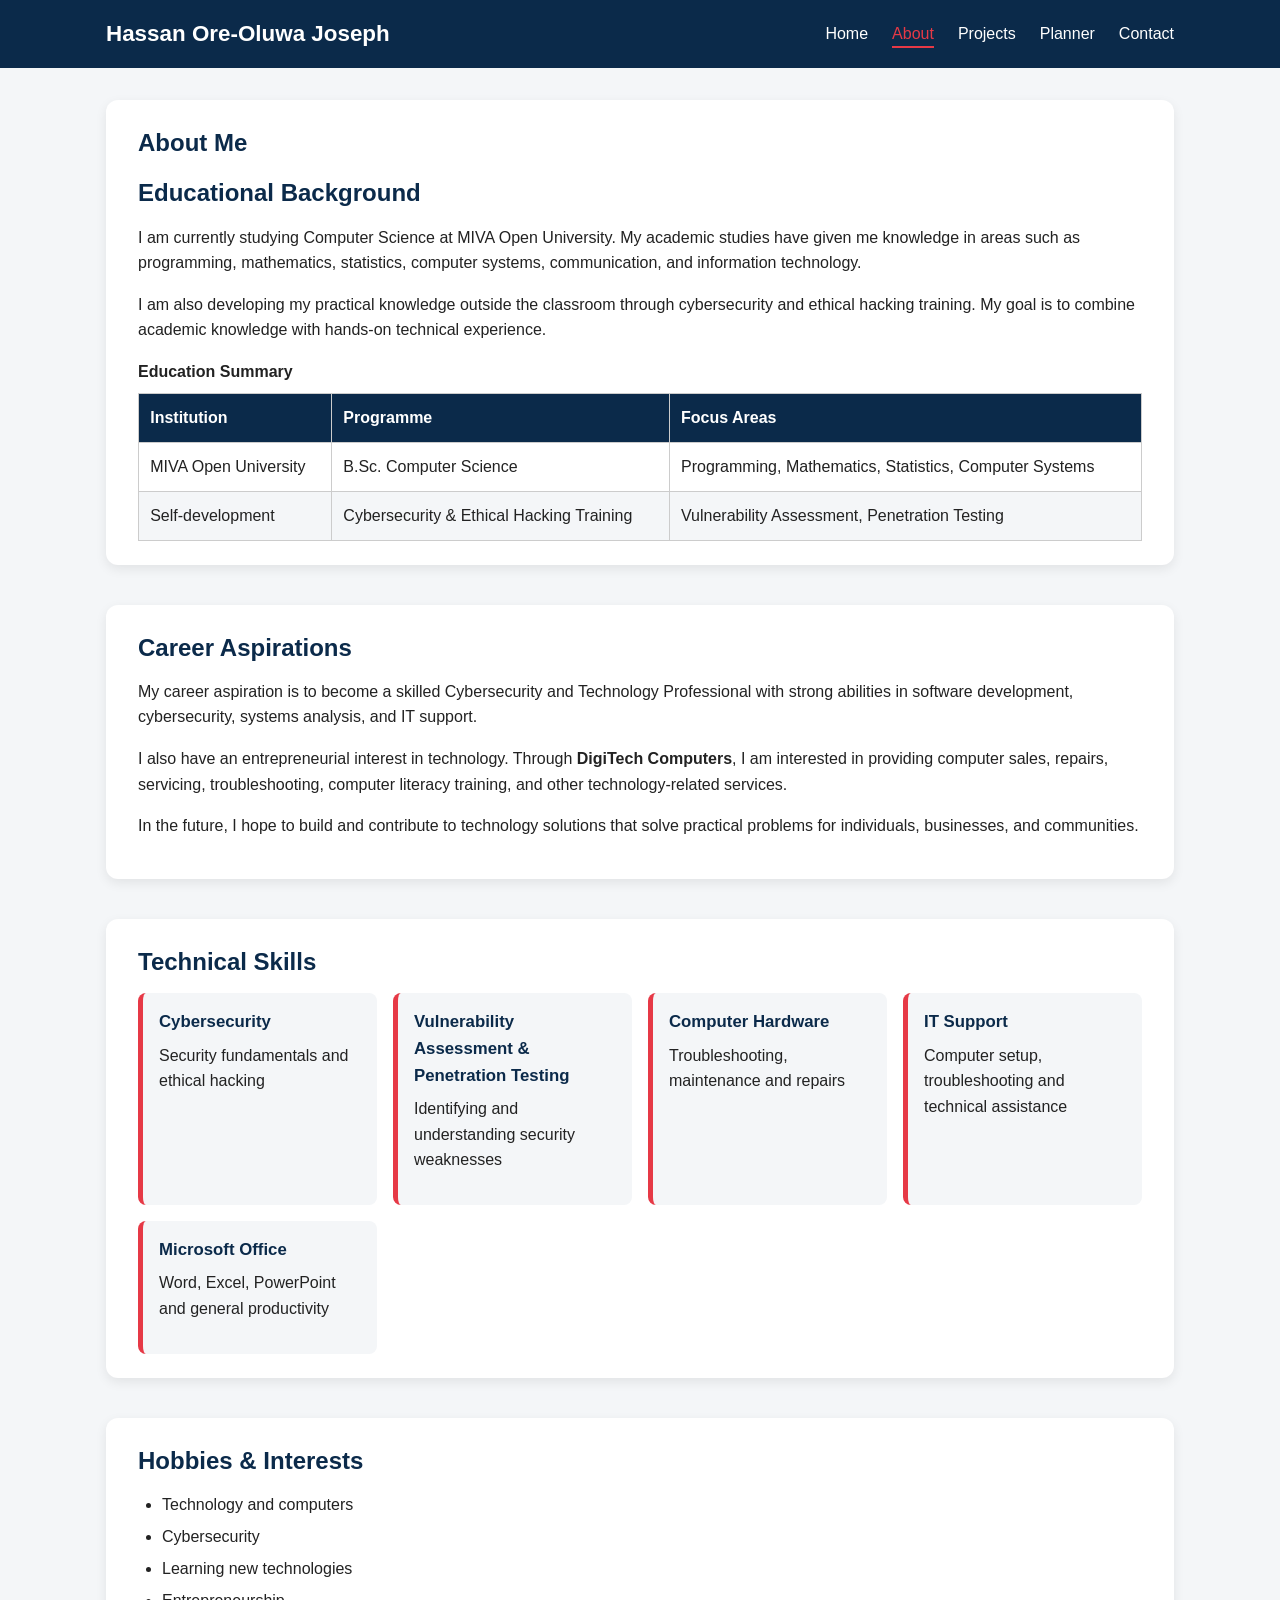
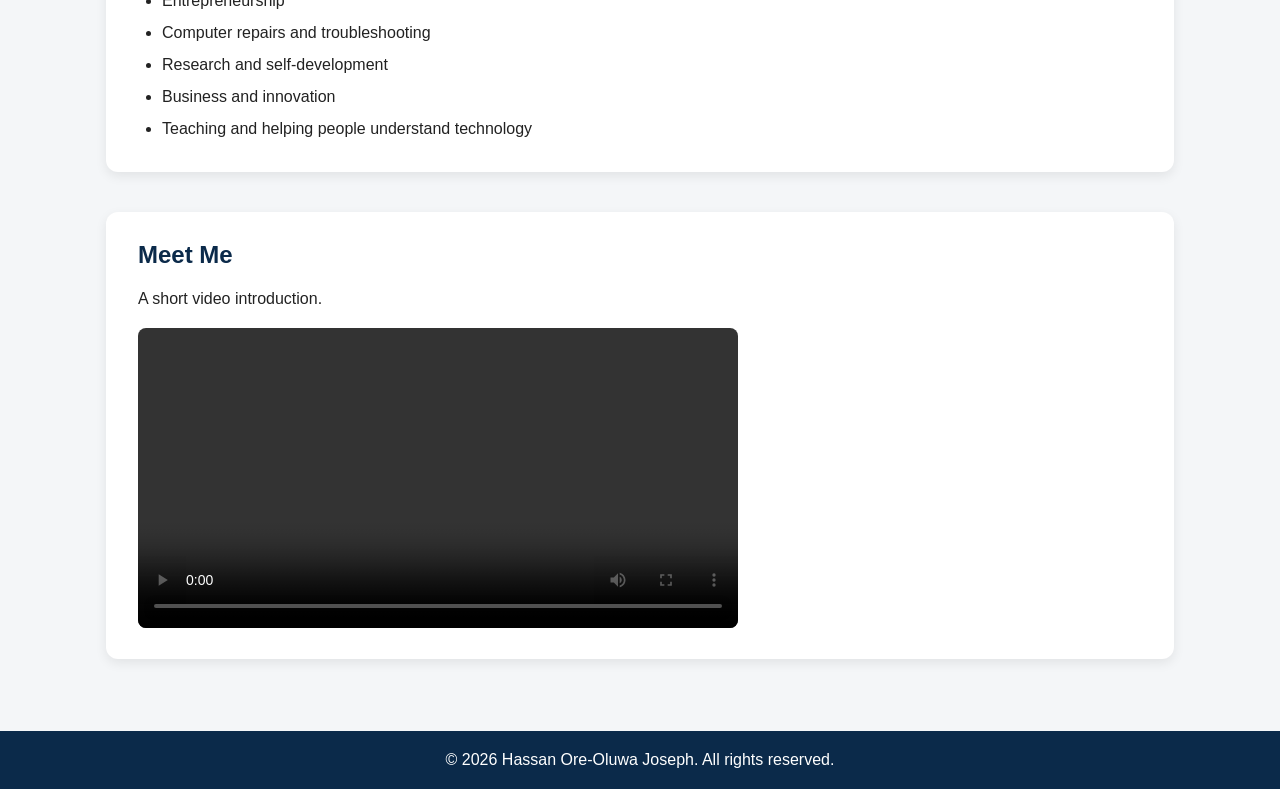
==== about.html @ d91de625 "Add files via upload" ====
<!DOCTYPE html>
<html lang="en">
<head>
  <meta charset="UTF-8">
  <meta name="viewport" content="width=device-width, initial-scale=1.0">
  <title>About Me | Hassan Ore-Oluwa Joseph</title>
  <link rel="stylesheet" href="css/style.css">
      <link rel="icon" type="image/x-icon" href="images/favicon.ico">
  <link rel="icon" type="image/png" sizes="32x32" href="images/favicon-32x32.png">
</head>
<body>

  <header>
    <nav class="navbar">
      <a href="index.html" class="logo">Hassan Ore-Oluwa Joseph</a>
      <ul class="nav-links">
        <li><a href="index.html">Home</a></li>
        <li><a href="about.html" class="active">About</a></li>
        <li><a href="projects.html">Projects</a></li>
        <li><a href="planner.html">Planner</a></li>
        <li><a href="contact.html">Contact</a></li>
      </ul>
    </nav>
  </header>

  <main>

    <section class="panel">
      <h1>About Me</h1>
      <h2>Educational Background</h2>
      <p>
        I am currently studying Computer Science at MIVA Open University. My
        academic studies have given me knowledge in areas such as programming,
        mathematics, statistics, computer systems, communication, and
        information technology.
      </p>
      <p>
        I am also developing my practical knowledge outside the classroom
        through cybersecurity and ethical hacking training. My goal is to
        combine academic knowledge with hands-on technical experience.
      </p>

      <table>
        <caption>Education Summary</caption>
        <thead>
          <tr>
            <th>Institution</th>
            <th>Programme</th>
            <th>Focus Areas</th>
          </tr>
        </thead>
        <tbody>
          <tr>
            <td>MIVA Open University</td>
            <td>B.Sc. Computer Science</td>
            <td>Programming, Mathematics, Statistics, Computer Systems</td>
          </tr>
          <tr>
            <td>Self-development</td>
            <td>Cybersecurity &amp; Ethical Hacking Training</td>
            <td>Vulnerability Assessment, Penetration Testing</td>
          </tr>
        </tbody>
      </table>
    </section>

    <section class="panel">
      <h2>Career Aspirations</h2>
      <p>
        My career aspiration is to become a skilled Cybersecurity and
        Technology Professional with strong abilities in software development,
        cybersecurity, systems analysis, and IT support.
      </p>
      <p>
        I also have an entrepreneurial interest in technology. Through
        <strong>DigiTech Computers</strong>, I am interested in providing
        computer sales, repairs, servicing, troubleshooting, computer literacy
        training, and other technology-related services.
      </p>
      <p>
        In the future, I hope to build and contribute to technology solutions
        that solve practical problems for individuals, businesses, and
        communities.
      </p>
    </section>

    <section class="panel">
      <h2>Technical Skills</h2>
      <div class="skills-grid">
        <article class="card"><h3>Cybersecurity</h3><p>Security fundamentals and ethical hacking</p></article>
        <article class="card"><h3>Vulnerability Assessment &amp; Penetration Testing</h3><p>Identifying and understanding security weaknesses</p></article>
        <article class="card"><h3>Computer Hardware</h3><p>Troubleshooting, maintenance and repairs</p></article>
        <article class="card"><h3>IT Support</h3><p>Computer setup, troubleshooting and technical assistance</p></article>
        <article class="card"><h3>Microsoft Office</h3><p>Word, Excel, PowerPoint and general productivity</p></article>
      </div>
    </section>

    <section class="panel">
      <h2>Hobbies &amp; Interests</h2>
      <ul class="hobbies">
        <li>Technology and computers</li>
        <li>Cybersecurity</li>
        <li>Learning new technologies</li>
        <li>Entrepreneurship</li>
        <li>Computer repairs and troubleshooting</li>
        <li>Research and self-development</li>
        <li>Business and innovation</li>
        <li>Teaching and helping people understand technology</li>
      </ul>
    </section>

    <section class="panel">
      <h2>Meet Me</h2>
      <p>A short video introduction.</p>
      <video controls>
        <source src="media/intro.mp4" type="video/mp4">
        Your browser does not support the video tag.
      </video>
    </section>

  </main>

  <footer>
    <p>&copy; 2026 Hassan Ore-Oluwa Joseph. All rights reserved.</p>
  </footer>

</body>
</html>
---- css/style.css ----
:root {
  --primary: #0b2a4a;
  --accent: #e63946;
  --light: #f4f6f8;
  --text: #222222;
  --white: #ffffff;
}

* { box-sizing: border-box; margin: 0; padding: 0; }

body {
  font-family: Arial, Helvetica, sans-serif;
  color: var(--text);
  background: var(--light);
  line-height: 1.6;
}


header { background: var(--primary); }

.navbar {
  max-width: 1100px;
  margin: 0 auto;
  padding: 1rem;
  display: flex;
  justify-content: space-between;
  align-items: center;
  flex-wrap: wrap;
}

.logo { color: var(--white); font-size: 1.4rem; font-weight: bold; text-decoration: none; }

.nav-links { display: flex; list-style: none; gap: 1.5rem; flex-wrap: wrap; }

.nav-links a {
  color: var(--white);
  text-decoration: none;
  padding-bottom: 4px;
  border-bottom: 2px solid transparent;
  transition: border-color 0.3s, color 0.3s;
}

.nav-links a:hover,
.nav-links a.active { color: var(--accent); border-bottom-color: var(--accent); }


main { max-width: 1100px; margin: 0 auto; padding: 2rem 1rem; }

section { margin-bottom: 2.5rem; }

h1, h2 { color: var(--primary); margin-bottom: 0.75rem; }


.hero {
  display: flex;
  align-items: center;
  gap: 2rem;
  flex-wrap: wrap;
  background: var(--white);
  padding: 2rem;
  border-radius: 12px;
  box-shadow: 0 4px 12px rgba(0,0,0,0.08);
}

.profile-photo {
  width: 220px;
  height: 220px;
  object-fit: cover;
  border-radius: 50%;
  border: 5px solid var(--accent);
}

.tagline { margin-bottom: 1rem; font-size: 1.1rem; }

.btn {
  display: inline-block;
  background: var(--accent);
  color: var(--white);
  padding: 0.7rem 1.4rem;
  border-radius: 6px;
  text-decoration: none;
  transition: transform 0.3s, background 0.3s;
}

.btn:hover { background: var(--primary); transform: translateY(-3px); }


footer {
  background: var(--primary);
  color: var(--white);
  text-align: center;
  padding: 1rem;
}


@media (max-width: 600px) {
  .navbar { flex-direction: column; gap: 0.75rem; }
  .hero { flex-direction: column; text-align: center; }
  .profile-photo { width: 160px; height: 160px; }
}

.panel {
  background: var(--white);
  padding: 1.5rem 2rem;
  border-radius: 12px;
  box-shadow: 0 4px 12px rgba(0,0,0,0.08);
  animation: fadeIn 0.8s ease;
}

.panel p { margin-bottom: 1rem; }

@keyframes fadeIn {
  from { opacity: 0; transform: translateY(15px); }
  to   { opacity: 1; transform: translateY(0); }
}


.skills-grid {
  display: grid;
  grid-template-columns: repeat(auto-fit, minmax(220px, 1fr));
  gap: 1rem;
}

.card {
  background: var(--light);
  padding: 1rem;
  border-left: 5px solid var(--accent);
  border-radius: 8px;
  transition: transform 0.3s, box-shadow 0.3s;
}

.card:hover {
  transform: translateY(-5px);
  box-shadow: 0 6px 14px rgba(0,0,0,0.15);
}

.card h3 { color: var(--primary); font-size: 1.05rem; margin-bottom: 0.4rem; }


.hobbies { padding-left: 1.5rem; }
.hobbies li { margin-bottom: 0.4rem; }


table { width: 100%; border-collapse: collapse; margin-top: 1rem; }
caption { font-weight: bold; margin-bottom: 0.5rem; text-align: left; }
th, td { border: 1px solid #ccc; padding: 0.7rem; text-align: left; }
th { background: var(--primary); color: var(--white); }
tr:nth-child(even) { background: var(--light); }


@media (max-width: 600px) {
  table { display: block; overflow-x: auto; }
}


video { width: 100%; max-width: 600px; border-radius: 8px; }


.task-form {
  display: flex;
  gap: 0.75rem;
  margin-top: 1rem;
  flex-wrap: wrap;
}

.task-form input {
  flex: 1;
  min-width: 200px;
  padding: 0.7rem;
  border: 2px solid #ccc;
  border-radius: 6px;
  font-size: 1rem;
  transition: border-color 0.3s;
}

.task-form input:focus { outline: none; border-color: var(--accent); }

.task-form .btn { border: none; cursor: pointer; font-size: 1rem; }

.task-count { margin-top: 1rem; font-weight: bold; color: var(--primary); }

.task-list { list-style: none; margin-top: 0.5rem; }

.task-list li {
  display: flex;
  align-items: center;
  gap: 0.75rem;
  padding: 0.8rem;
  margin-bottom: 0.6rem;
  background: var(--light);
  border-left: 5px solid var(--accent);
  border-radius: 8px;
  animation: fadeIn 0.4s ease;
  transition: background 0.3s;
}

.task-list li:hover { background: #e6ebf0; }

.toggle-btn {
  background: none;
  border: none;
  font-size: 1.6rem;
  cursor: pointer;
  color: var(--primary);
}

.task-text { flex: 1; word-break: break-word; }

.delete-btn {
  background: none;
  border: none;
  color: #c1121f;
  font-weight: bold;
  cursor: pointer;
  font-size: 1rem;
}

.delete-btn:hover { text-decoration: underline; }


.task-list li.completed { border-left-color: #2a9d8f; }
.task-list li.completed .task-text { text-decoration: line-through; color: #777; }

.contact-intro {
  text-align: center;
  margin-bottom: 2rem;
}

.contact-intro p { color: #555; font-size: 1.1rem; }

.contact-card {
  display: grid;
  grid-template-columns: 1fr 1.4fr;
  background: var(--white);
  border-radius: 16px;
  overflow: hidden;
  box-shadow: 0 8px 24px rgba(0,0,0,0.12);
  animation: fadeIn 0.8s ease;
}


.contact-side {
  background: var(--primary);
  color: var(--white);
  padding: 2.5rem 2rem;
}

.contact-side h2 { color: var(--white); }
.contact-side > p { opacity: 0.85; margin-bottom: 2rem; }

.contact-details { list-style: none; }

.contact-details li {
  display: flex;
  align-items: center;
  gap: 1rem;
  margin-bottom: 1.5rem;
}

.contact-details .icon {
  flex-shrink: 0;
  width: 46px;
  height: 46px;
  display: flex;
  align-items: center;
  justify-content: center;
  background: rgba(255,255,255,0.12);
  border-radius: 50%;
  font-size: 1.2rem;
  transition: background 0.3s, transform 0.3s;
}

.contact-details li:hover .icon {
  background: var(--accent);
  transform: scale(1.1);
}

.contact-details small {
  display: block;
  opacity: 0.7;
  font-size: 0.8rem;
}

.contact-details a,
.contact-details strong {
  color: var(--white);
  word-break: break-word;
  text-decoration: none;
}

.contact-details a:hover { text-decoration: underline; }


.contact-form-side { padding: 2.5rem 2rem; }

.contact-form label {
  display: block;
  font-weight: bold;
  margin: 1rem 0 0.3rem;
  color: var(--primary);
}

.contact-form input,
.contact-form textarea {
  width: 100%;
  padding: 0.8rem;
  border: 2px solid #ddd;
  border-radius: 8px;
  background: var(--light);
  font-size: 1rem;
  font-family: inherit;
  transition: border-color 0.3s, background 0.3s;
}

.contact-form input:focus,
.contact-form textarea:focus {
  outline: none;
  border-color: var(--accent);
  background: var(--white);
}

.contact-form textarea { resize: vertical; }

.error {
  display: block;
  color: #c1121f;
  font-size: 0.9rem;
  min-height: 1.2rem;
}

.send-btn {
  width: 100%;
  margin-top: 1rem;
  padding: 0.9rem;
  background: var(--accent);
  color: var(--white);
  border: none;
  border-radius: 8px;
  font-size: 1.05rem;
  font-weight: bold;
  cursor: pointer;
  transition: background 0.3s, transform 0.3s;
}

.send-btn:hover {
  background: var(--primary);
  transform: translateY(-3px);
}

#successMessage {
  color: #2a9d8f;
  font-weight: bold;
  margin-top: 1rem;
}


@media (max-width: 800px) {
  .contact-card { grid-template-columns: 1fr; }
  .contact-side,
  .contact-form-side { padding: 2rem 1.5rem; }
}

.home-hero {
  display: flex;
  align-items: center;
  justify-content: space-between;
  gap: 2.5rem;
  background: linear-gradient(135deg, #0b2a4a 0%, #16497d 100%);
  color: var(--white);
  padding: 3rem;
  border-radius: 16px;
  box-shadow: 0 10px 28px rgba(0,0,0,0.2);
  margin-bottom: 2rem;
}

.home-hero-text { flex: 1.4; }

.home-label {
  display: inline-block;
  background: rgba(255,255,255,0.15);
  padding: 0.35rem 0.9rem;
  border-radius: 20px;
  font-size: 0.85rem;
  letter-spacing: 1px;
  margin-bottom: 1rem;
}

.home-hero h1 {
  color: var(--white);
  font-size: 2.3rem;
  line-height: 1.2;
  margin-bottom: 1rem;
}

.home-hero p { opacity: 0.92; margin-bottom: 1.5rem; }

.home-buttons { display: flex; gap: 1rem; flex-wrap: wrap; }

.home-btn {
  display: inline-block;
  padding: 0.8rem 1.6rem;
  border-radius: 8px;
  font-weight: bold;
  text-decoration: none;
  border: 2px solid var(--accent);
  transition: transform 0.3s, background 0.3s, color 0.3s;
}

.home-btn.primary { background: var(--accent); color: var(--white); }
.home-btn.outline { background: transparent; color: var(--white); border-color: var(--white); }

.home-btn:hover { transform: translateY(-3px); }
.home-btn.primary:hover { background: var(--white); color: var(--primary); border-color: var(--white); }
.home-btn.outline:hover { background: var(--white); color: var(--primary); }

.home-hero-photo { flex: 1; display: flex; justify-content: center; }

.home-hero-photo img {
  width: 280px;
  height: 280px;
  object-fit: cover;
  border-radius: 50%;
  border: 6px solid var(--white);
  box-shadow: 0 0 0 6px var(--accent), 0 10px 24px rgba(0,0,0,0.35);
}


.home-highlights {
  display: grid;
  grid-template-columns: repeat(auto-fit, minmax(210px, 1fr));
  gap: 1.2rem;
  margin-bottom: 2rem;
}

.highlight {
  background: var(--white);
  padding: 1.5rem;
  text-align: center;
  border-radius: 12px;
  border-top: 4px solid var(--accent);
  box-shadow: 0 4px 12px rgba(0,0,0,0.08);
  transition: transform 0.3s, box-shadow 0.3s;
}

.highlight:hover {
  transform: translateY(-6px);
  box-shadow: 0 10px 20px rgba(0,0,0,0.15);
}

.highlight-icon { font-size: 2rem; display: block; margin-bottom: 0.5rem; }
.highlight h3 { color: var(--primary); margin-bottom: 0.4rem; }
.highlight p { font-size: 0.95rem; color: #555; }


.home-bio {
  background: var(--white);
  padding: 2rem 2.5rem;
  border-radius: 12px;
  box-shadow: 0 4px 12px rgba(0,0,0,0.08);
  margin-bottom: 2rem;
}

.home-bio-line {
  width: 60px;
  height: 4px;
  background: var(--accent);
  border-radius: 2px;
  margin-bottom: 1.2rem;
}

.home-bio p { margin-bottom: 1rem; }


.home-cta {
  text-align: center;
  background: var(--white);
  padding: 2.5rem 1.5rem;
  border-radius: 12px;
  border: 2px dashed var(--accent);
}

.home-cta p { margin-bottom: 1.2rem; color: #555; }


@media (max-width: 800px) {
  .home-hero {
    flex-direction: column-reverse;
    text-align: center;
    padding: 2rem 1.5rem;
  }
  .home-hero h1 { font-size: 1.8rem; }
  .home-buttons { justify-content: center; }
  .home-hero-photo img { width: 200px; height: 200px; }
  .home-bio { padding: 1.5rem; }
}

.planner-page { max-width: 800px; }


.planner-banner {
  background: linear-gradient(135deg, #0b2a4a 0%, #16497d 100%);
  color: var(--white);
  padding: 2.5rem 2rem;
  border-radius: 16px;
  box-shadow: 0 10px 28px rgba(0,0,0,0.2);
  margin-bottom: 1.5rem;
  animation: fadeIn 0.8s ease;
}

.planner-banner h1 { color: var(--white); margin-bottom: 0.8rem; }
.planner-banner p { opacity: 0.9; }

.progress-area { margin-top: 1.5rem; }

.progress-bar {
  width: 100%;
  height: 14px;
  background: rgba(255,255,255,0.2);
  border-radius: 10px;
  overflow: hidden;
}

.progress-fill {
  height: 100%;
  width: 0%;
  background: #2ec4b6;
  border-radius: 10px;
  transition: width 0.5s ease;
}

.progress-text {
  margin-top: 0.6rem;
  font-weight: bold;
  opacity: 1 !important;
}


.planner-card {
  background: var(--white);
  padding: 2rem;
  border-radius: 16px;
  box-shadow: 0 8px 24px rgba(0,0,0,0.1);
  animation: fadeIn 1s ease;
}

.planner-card h2 { font-size: 1.2rem; margin-bottom: 0.8rem; }
.planner-card .list-heading { margin-top: 1.8rem; }


.planner-form { display: flex; gap: 0.75rem; flex-wrap: wrap; }

.planner-form input {
  flex: 1;
  min-width: 200px;
  padding: 0.9rem 1rem;
  border: 2px solid #ddd;
  border-radius: 10px;
  background: var(--light);
  font-size: 1rem;
  font-family: inherit;
  transition: border-color 0.3s, background 0.3s;
}

.planner-form input:focus {
  outline: none;
  border-color: var(--accent);
  background: var(--white);
}

.planner-add-btn {
  padding: 0.9rem 1.6rem;
  background: var(--accent);
  color: var(--white);
  border: none;
  border-radius: 10px;
  font-size: 1rem;
  font-weight: bold;
  cursor: pointer;
  transition: background 0.3s, transform 0.3s;
}

.planner-add-btn:hover { background: var(--primary); transform: translateY(-2px); }


.planner-list { list-style: none; }

.planner-list li {
  display: flex;
  align-items: center;
  gap: 0.8rem;
  padding: 0.7rem 1rem;
  margin-bottom: 0.7rem;
  background: var(--light);
  border: 1px solid #e3e8ee;
  border-left: 5px solid var(--accent);
  border-radius: 10px;
  animation: fadeIn 0.4s ease;
  transition: transform 0.2s, box-shadow 0.2s, background 0.3s;
}

.planner-list li:hover {
  transform: translateX(4px);
  box-shadow: 0 4px 12px rgba(0,0,0,0.1);
  background: var(--white);
}

.planner-list .toggle-btn {
  background: none;
  border: none;
  font-size: 1.7rem;
  line-height: 1;
  cursor: pointer;
  color: var(--primary);
  transition: transform 0.2s;
}

.planner-list .toggle-btn:hover { transform: scale(1.2); }

.planner-list .task-text {
  flex: 1;
  font-size: 1.02rem;
  word-break: break-word;
}

.planner-list .delete-btn {
  background: none;
  border: 1px solid #f0b4b9;
  color: #c1121f;
  padding: 0.3rem 0.7rem;
  border-radius: 6px;
  font-size: 0.9rem;
  font-weight: bold;
  cursor: pointer;
  transition: background 0.3s, color 0.3s;
}

.planner-list .delete-btn:hover {
  background: #c1121f;
  color: var(--white);
  text-decoration: none;
}


.planner-list li.completed {
  border-left-color: #2a9d8f;
  background: #eaf7f5;
}

.planner-list li.completed .toggle-btn { color: #2a9d8f; }

.planner-list li.completed .task-text {
  text-decoration: line-through;
  color: #777;
}


@media (max-width: 600px) {
  .planner-banner { padding: 1.8rem 1.3rem; }
  .planner-card { padding: 1.3rem; }
  .planner-add-btn { width: 100%; }
}

.projects-intro { text-align: center; margin-bottom: 2rem; }
.projects-intro p { color: #555; font-size: 1.1rem; }


.featured-project {
  background: var(--white);
  padding: 2.5rem;
  border-radius: 16px;
  border-top: 6px solid var(--accent);
  box-shadow: 0 8px 24px rgba(0,0,0,0.12);
  margin-bottom: 2.5rem;
  animation: fadeIn 0.8s ease;
}

.project-tag {
  display: inline-block;
  background: var(--accent);
  color: var(--white);
  padding: 0.3rem 0.9rem;
  border-radius: 20px;
  font-size: 0.8rem;
  font-weight: bold;
  letter-spacing: 1px;
  margin-bottom: 0.8rem;
}

.project-meta { color: #666; font-size: 0.95rem; margin-bottom: 1.5rem; }

.featured-body {
  display: flex;
  gap: 2rem;
  align-items: flex-start;
}

.featured-text { flex: 1.3; }
.featured-text p { margin-bottom: 1rem; }
.featured-text h3 { color: var(--primary); margin: 1.2rem 0 0.5rem; }
.featured-text ul { padding-left: 1.3rem; margin-bottom: 1rem; }
.featured-text li { margin-bottom: 0.3rem; }

.featured-photo { flex: 1; }

.featured-photo img,
.gallery img {
  width: 100%;
  height: auto;
  display: block;
  border-radius: 10px;
  transition: transform 0.3s;
}

.featured-photo img:hover,
.gallery img:hover { transform: scale(1.03); }

figcaption {
  font-size: 0.85rem;
  color: #666;
  margin-top: 0.5rem;
  text-align: center;
}

.gallery-title { color: var(--primary); margin: 2rem 0 1rem; }

.gallery {
  display: grid;
  grid-template-columns: repeat(auto-fit, minmax(240px, 1fr));
  gap: 1.5rem;
  align-items: start;
}

.gallery figure {
  background: var(--light);
  padding: 1rem;
  border-radius: 12px;
}


.tags { display: flex; flex-wrap: wrap; gap: 0.5rem; margin-bottom: 1rem; }

.tags span {
  background: var(--light);
  border: 1px solid #d5dbe2;
  color: var(--primary);
  padding: 0.25rem 0.75rem;
  border-radius: 20px;
  font-size: 0.85rem;
}


.project-link {
  display: inline-block;
  background: var(--accent);
  color: var(--white);
  padding: 0.6rem 1.3rem;
  border-radius: 8px;
  text-decoration: none;
  font-weight: bold;
  transition: background 0.3s, transform 0.3s;
}

.project-link:hover { background: var(--primary); transform: translateY(-3px); }


.more-title { text-align: center; margin-bottom: 1.5rem; }

.project-grid {
  display: grid;
  grid-template-columns: repeat(auto-fit, minmax(300px, 1fr));
  gap: 1.5rem;
}

.project-card {
  background: var(--white);
  border-radius: 14px;
  overflow: hidden;
  box-shadow: 0 4px 14px rgba(0,0,0,0.1);
  transition: transform 0.3s, box-shadow 0.3s;
}

.project-card:hover {
  transform: translateY(-6px);
  box-shadow: 0 12px 24px rgba(0,0,0,0.18);
}

.project-img {
  height: 200px;
  background: linear-gradient(135deg, #0b2a4a, #16497d);
}

.project-img img {
  width: 100%;
  height: 100%;
  object-fit: cover;
  object-position: top;
  display: block;
}

.project-info { padding: 1.3rem; }
.project-info h3 { color: var(--primary); margin-bottom: 0.5rem; }
.project-info p { margin-bottom: 1rem; }


@media (max-width: 800px) {
  .featured-project { padding: 1.5rem; }
  .featured-body { flex-direction: column; }
}
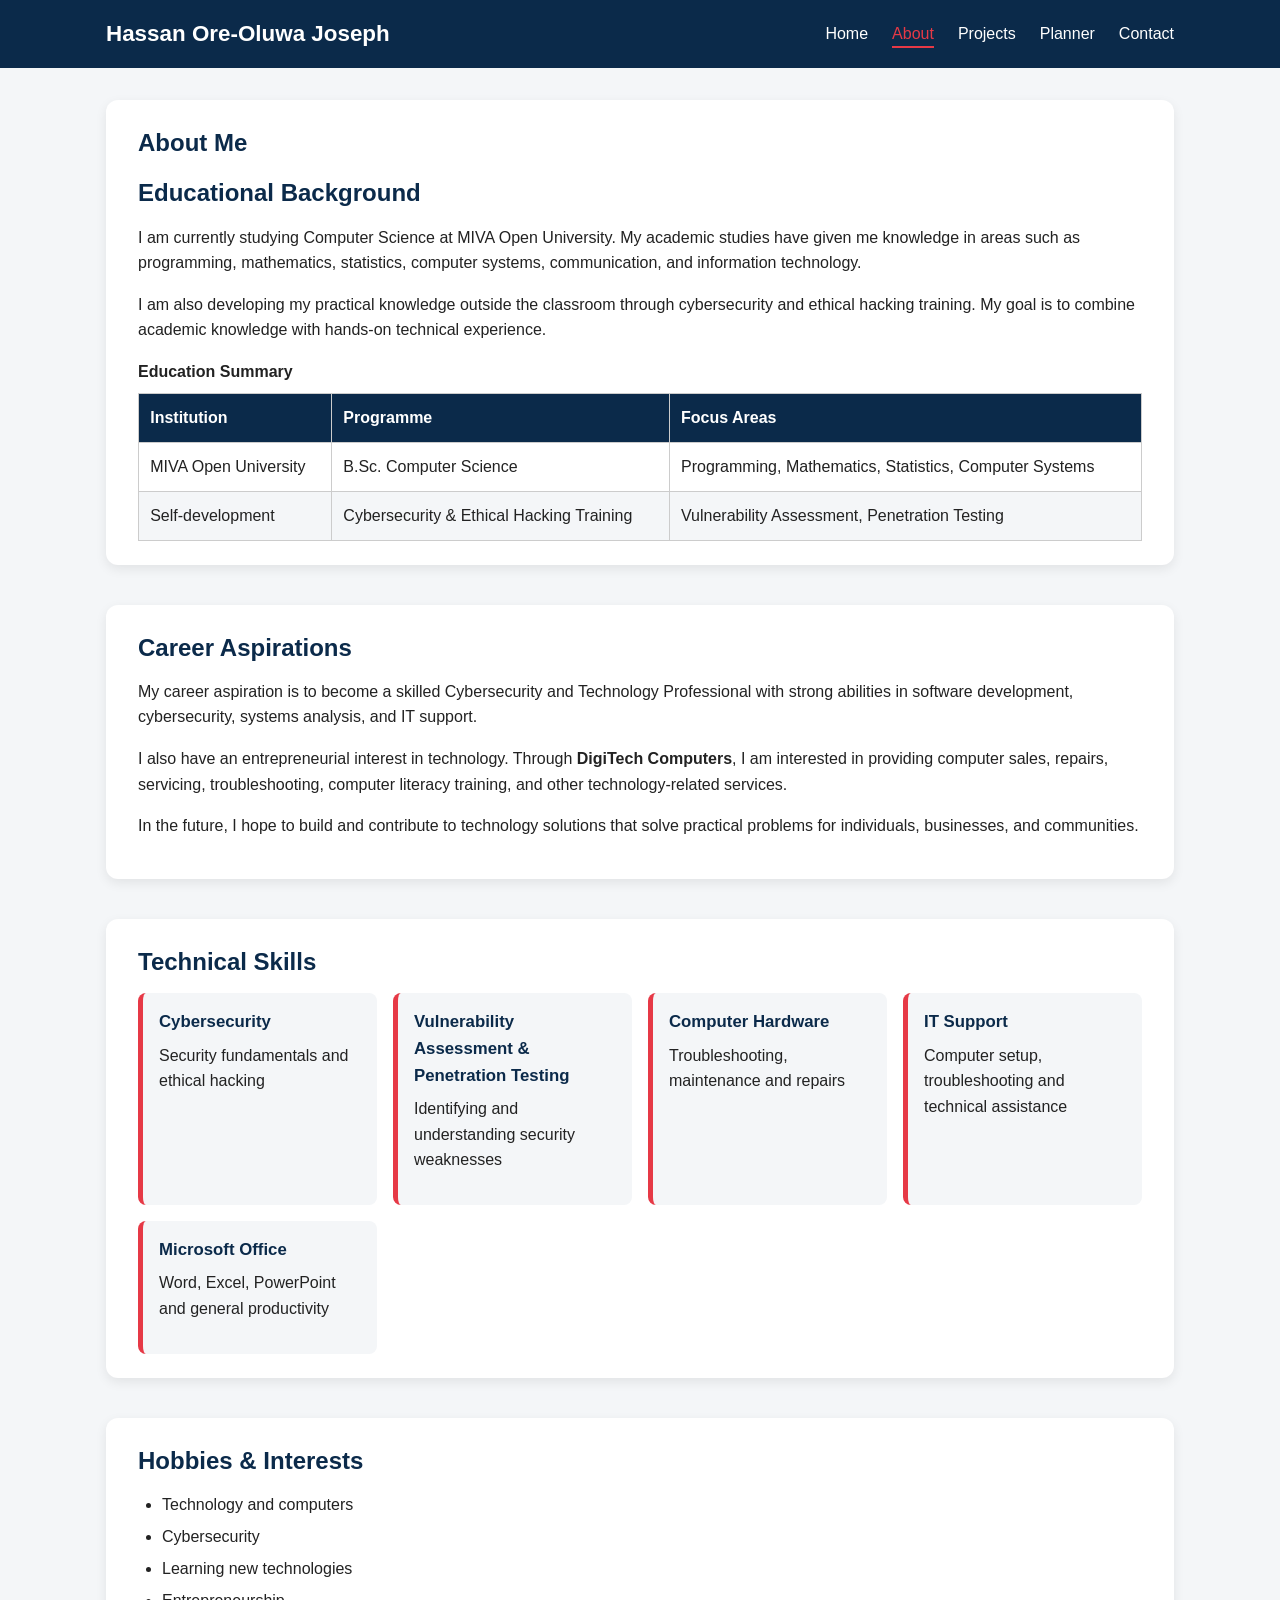
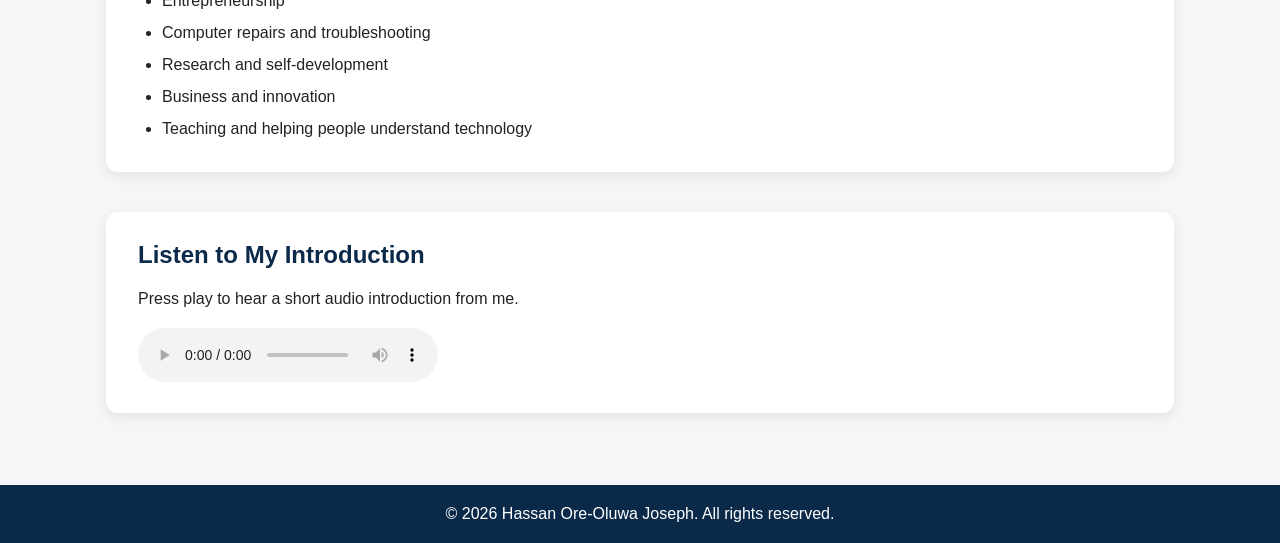
==== commit dbbe2e4a: "Update about.html" ====
--- a/about.html
+++ b/about.html
@@ -109,13 +109,13 @@
       </ul>
     </section>
 
-    <section class="panel">
-      <h2>Meet Me</h2>
-      <p>A short video introduction.</p>
-      <video controls>
-        <source src="media/intro.mp4" type="video/mp4">
-        Your browser does not support the video tag.
-      </video>
+        <section class="panel">
+      <h2>Listen to My Introduction</h2>
+      <p>Press play to hear a short audio introduction from me.</p>
+      <audio controls preload="metadata">
+        <source src="media/intro.mp3" type="audio/mpeg">
+        Your browser does not support the audio element.
+      </audio>
     </section>
 
   </main>
@@ -125,4 +125,4 @@
   </footer>
 
 </body>
-</html>+</html>
